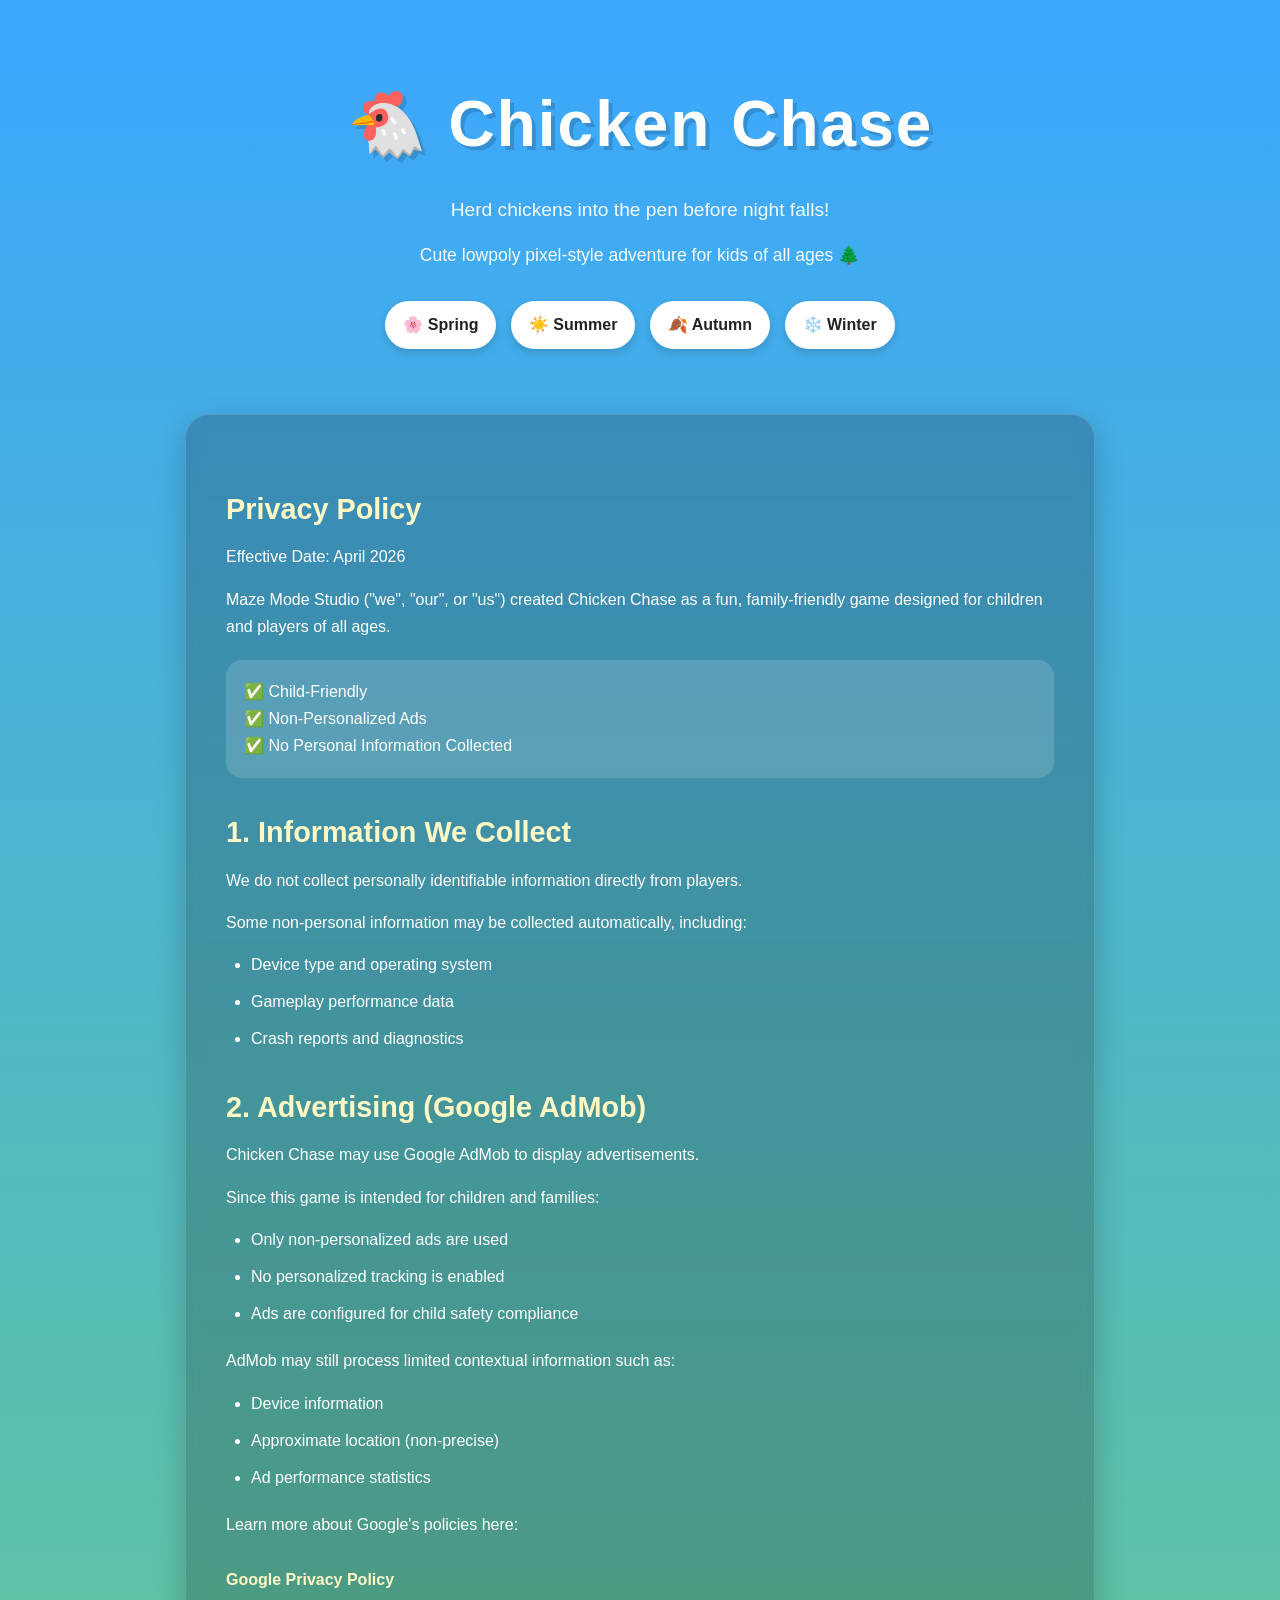
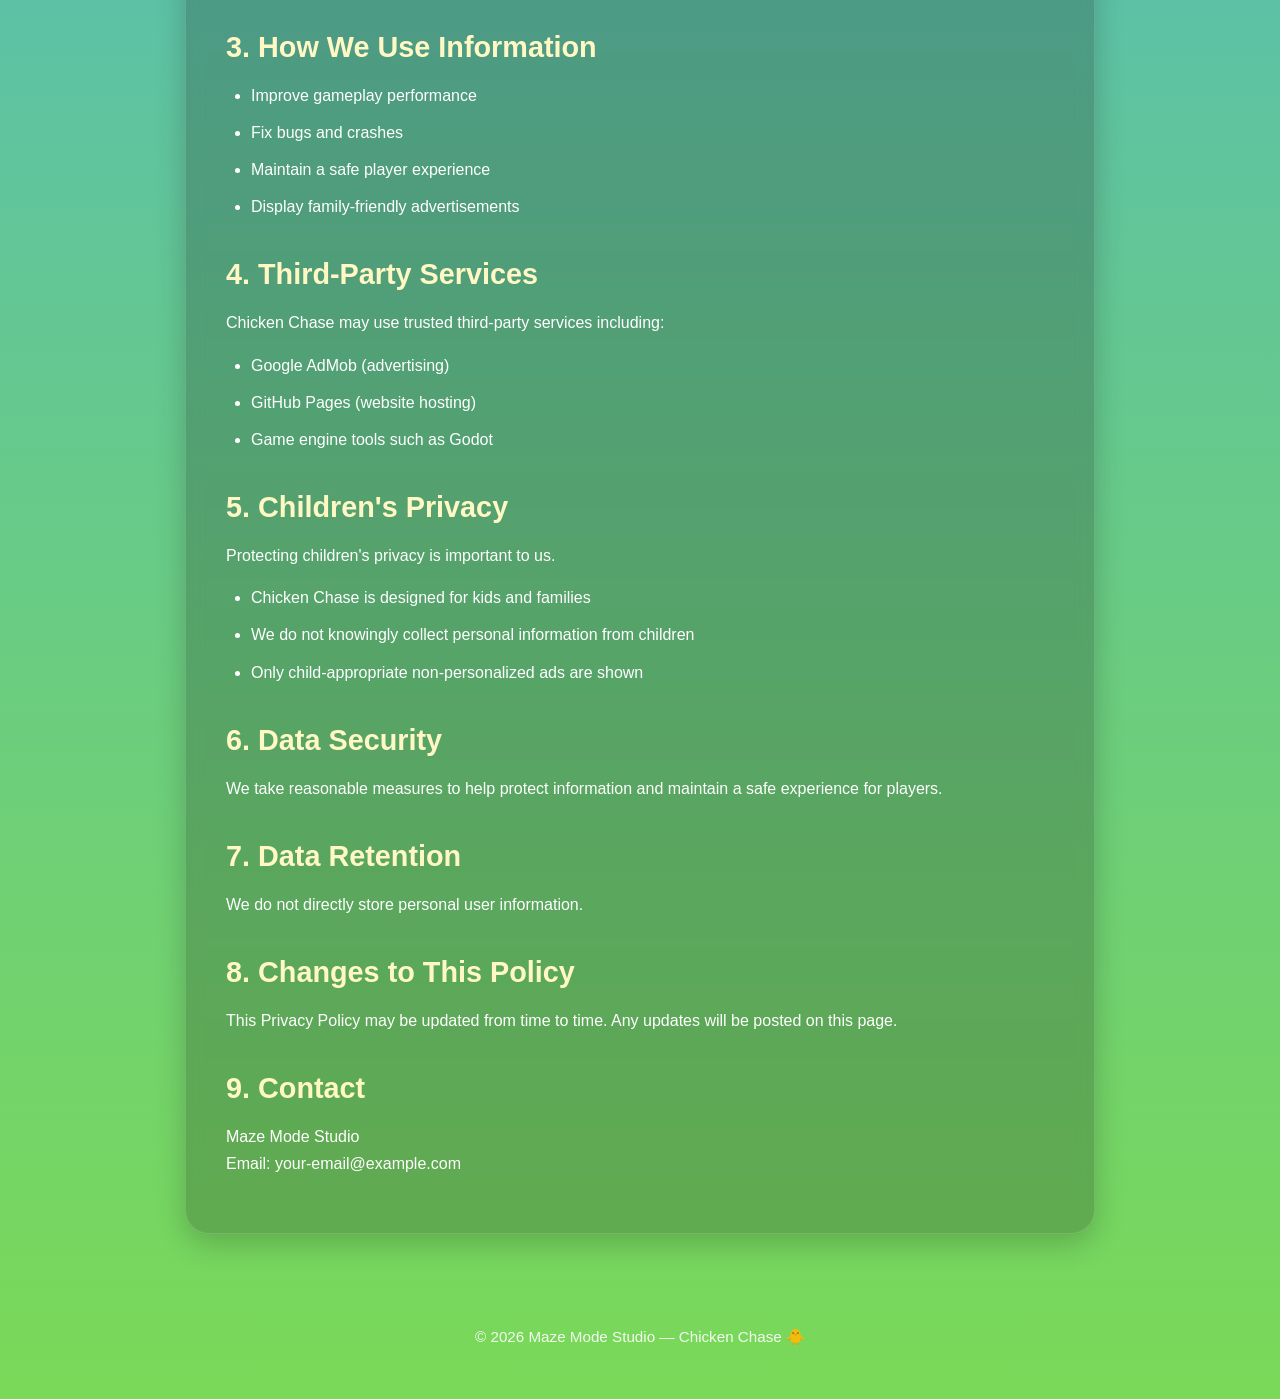
==== privacy-policy.html @ 1a30077e "Create privacy-policy.html" ====
<!DOCTYPE html>
<html lang="en">
<head>
  <meta charset="UTF-8" />
  <meta name="viewport" content="width=device-width, initial-scale=1.0"/>
  <title>Chicken Chase - Privacy Policy</title>

  <style>
    *{
      margin:0;
      padding:0;
      box-sizing:border-box;
    }

    body{
      font-family: Arial, Helvetica, sans-serif;
      background: linear-gradient(to bottom, #3ba7ff, #7ad957);
      color:#ffffff;
      line-height:1.7;
      overflow-x:hidden;
    }

    .hero{
      text-align:center;
      padding:70px 20px 40px;
    }

    .hero h1{
      font-size:4rem;
      font-weight:900;
      letter-spacing:2px;
      text-shadow:4px 4px 0px rgba(0,0,0,0.15);
    }

    .hero p{
      margin-top:15px;
      font-size:1.2rem;
      opacity:0.95;
    }

    .season-badges{
      margin-top:25px;
    }

    .badge{
      display:inline-block;
      background:#ffffff;
      color:#222;
      padding:10px 18px;
      border-radius:30px;
      margin:5px;
      font-weight:bold;
      box-shadow:0 4px 10px rgba(0,0,0,0.15);
    }

    .container{
      max-width:950px;
      margin:auto;
      padding:20px;
    }

    .card{
      background:rgba(20,20,20,0.22);
      backdrop-filter: blur(8px);
      border-radius:24px;
      padding:40px;
      margin-bottom:40px;
      box-shadow:0 10px 30px rgba(0,0,0,0.2);
      border:1px solid rgba(255,255,255,0.15);
    }

    h2{
      margin-top:30px;
      margin-bottom:10px;
      color:#fff8c5;
      font-size:1.8rem;
    }

    p{
      margin-bottom:15px;
    }

    ul{
      padding-left:25px;
      margin-bottom:20px;
    }

    li{
      margin-bottom:10px;
    }

    .highlight{
      background:rgba(255,255,255,0.15);
      padding:18px;
      border-radius:16px;
      margin:20px 0;
    }

    a{
      color:#fff8c5;
      font-weight:bold;
      text-decoration:none;
    }

    a:hover{
      text-decoration:underline;
    }

    .footer{
      text-align:center;
      padding:30px 20px 50px;
      font-size:0.95rem;
      opacity:0.9;
    }

    .cute{
      font-size:1.1rem;
      margin-top:10px;
      opacity:0.95;
    }

    @media(max-width:768px){

      .hero h1{
        font-size:2.8rem;
      }

      .card{
        padding:25px;
      }

    }
  </style>
</head>

<body>

  <section class="hero">
    <h1>🐔 Chicken Chase</h1>

    <p>
      Herd chickens into the pen before night falls!
    </p>

    <div class="cute">
      Cute lowpoly pixel-style adventure for kids of all ages 🌲
    </div>

    <div class="season-badges">
      <span class="badge">🌸 Spring</span>
      <span class="badge">☀️ Summer</span>
      <span class="badge">🍂 Autumn</span>
      <span class="badge">❄️ Winter</span>
    </div>
  </section>

  <div class="container">

    <div class="card">

      <h2>Privacy Policy</h2>

      <p>
        Effective Date: April 2026
      </p>

      <p>
        Maze Mode Studio ("we", "our", or "us") created Chicken Chase as a fun,
        family-friendly game designed for children and players of all ages.
      </p>

      <div class="highlight">
        ✅ Child-Friendly <br>
        ✅ Non-Personalized Ads <br>
        ✅ No Personal Information Collected
      </div>

      <h2>1. Information We Collect</h2>

      <p>
        We do not collect personally identifiable information directly from players.
      </p>

      <p>
        Some non-personal information may be collected automatically, including:
      </p>

      <ul>
        <li>Device type and operating system</li>
        <li>Gameplay performance data</li>
        <li>Crash reports and diagnostics</li>
      </ul>

      <h2>2. Advertising (Google AdMob)</h2>

      <p>
        Chicken Chase may use Google AdMob to display advertisements.
      </p>

      <p>
        Since this game is intended for children and families:
      </p>

      <ul>
        <li>Only non-personalized ads are used</li>
        <li>No personalized tracking is enabled</li>
        <li>Ads are configured for child safety compliance</li>
      </ul>

      <p>
        AdMob may still process limited contextual information such as:
      </p>

      <ul>
        <li>Device information</li>
        <li>Approximate location (non-precise)</li>
        <li>Ad performance statistics</li>
      </ul>

      <p>
        Learn more about Google's policies here:
        <br><br>

        <a href="https://policies.google.com/privacy" target="_blank">
          Google Privacy Policy
        </a>
      </p>

      <h2>3. How We Use Information</h2>

      <ul>
        <li>Improve gameplay performance</li>
        <li>Fix bugs and crashes</li>
        <li>Maintain a safe player experience</li>
        <li>Display family-friendly advertisements</li>
      </ul>

      <h2>4. Third-Party Services</h2>

      <p>
        Chicken Chase may use trusted third-party services including:
      </p>

      <ul>
        <li>Google AdMob (advertising)</li>
        <li>GitHub Pages (website hosting)</li>
        <li>Game engine tools such as Godot</li>
      </ul>

      <h2>5. Children's Privacy</h2>

      <p>
        Protecting children's privacy is important to us.
      </p>

      <ul>
        <li>Chicken Chase is designed for kids and families</li>
        <li>We do not knowingly collect personal information from children</li>
        <li>Only child-appropriate non-personalized ads are shown</li>
      </ul>

      <h2>6. Data Security</h2>

      <p>
        We take reasonable measures to help protect information and maintain
        a safe experience for players.
      </p>

      <h2>7. Data Retention</h2>

      <p>
        We do not directly store personal user information.
      </p>

      <h2>8. Changes to This Policy</h2>

      <p>
        This Privacy Policy may be updated from time to time.
        Any updates will be posted on this page.
      </p>

      <h2>9. Contact</h2>

      <p>
        Maze Mode Studio <br>
        Email: your-email@example.com
      </p>

    </div>

  </div>

  <div class="footer">
    © 2026 Maze Mode Studio — Chicken Chase 🐥
  </div>

</body>
</html>
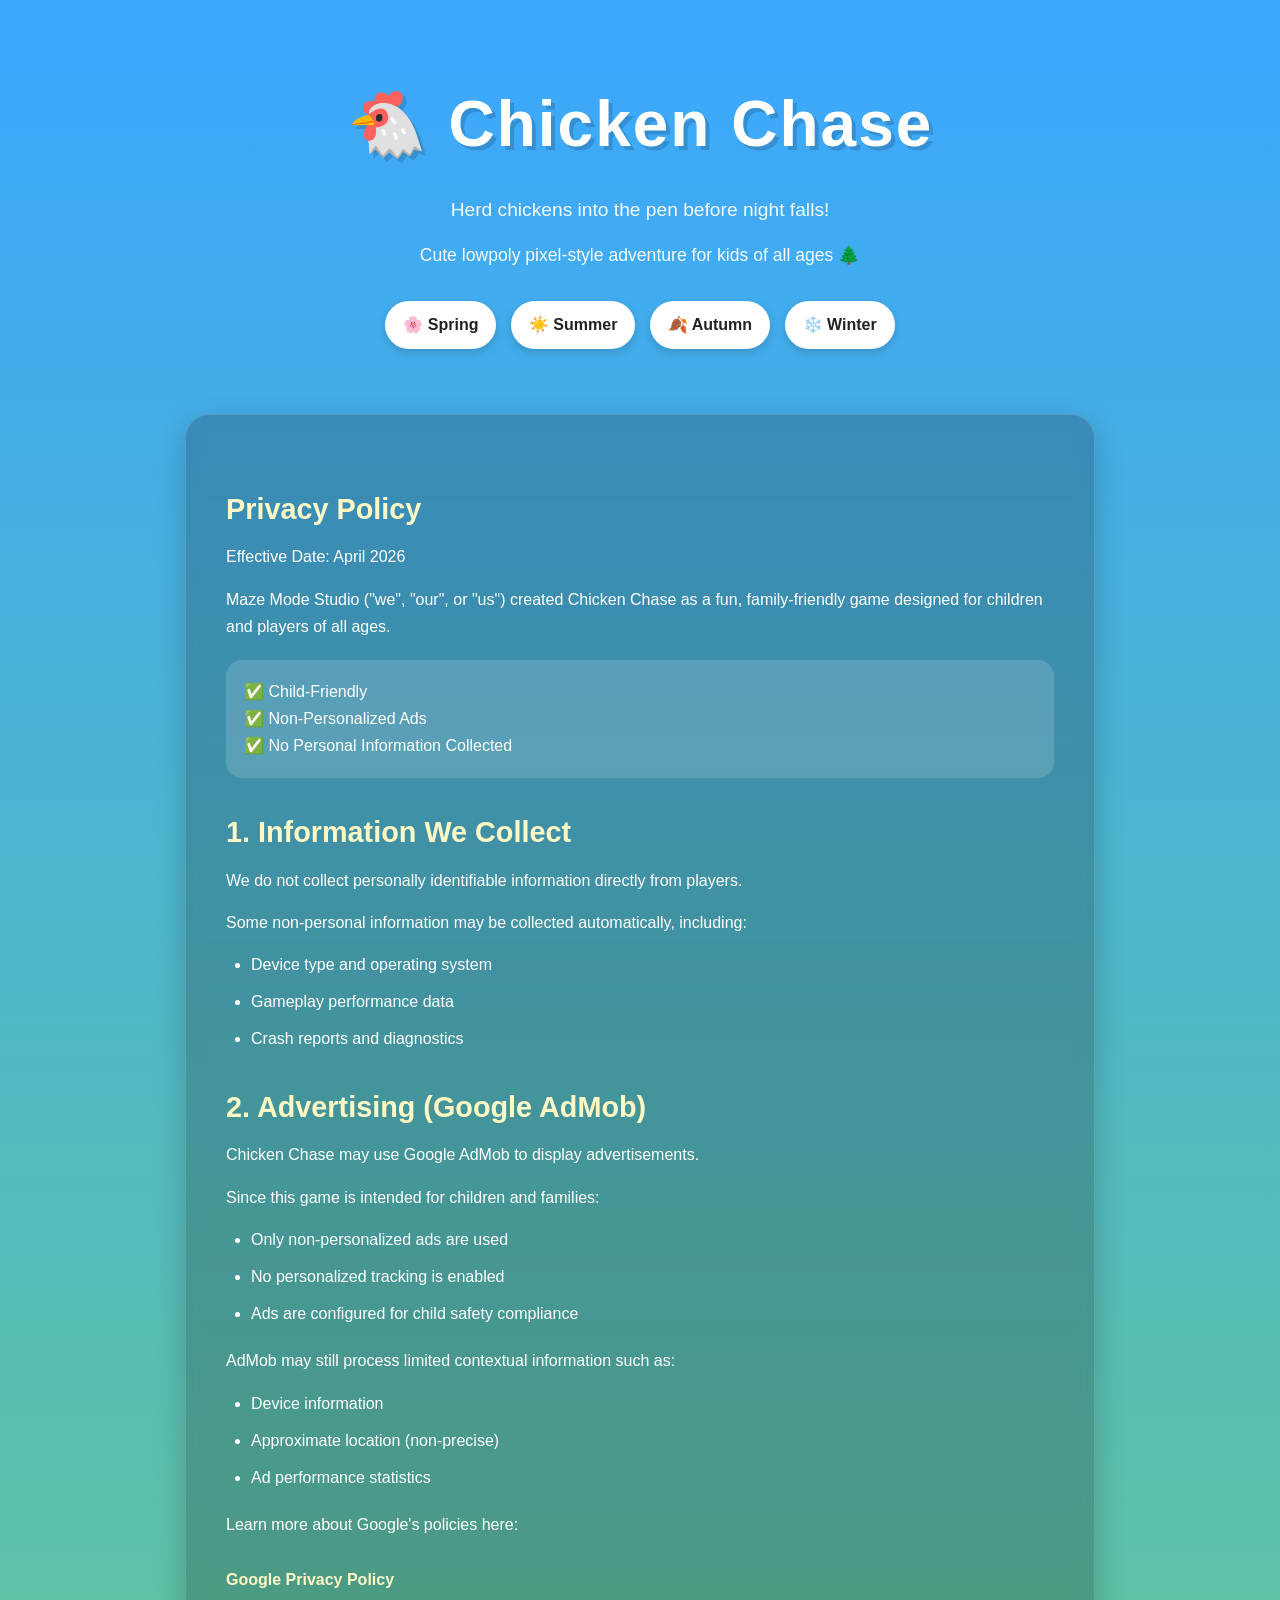
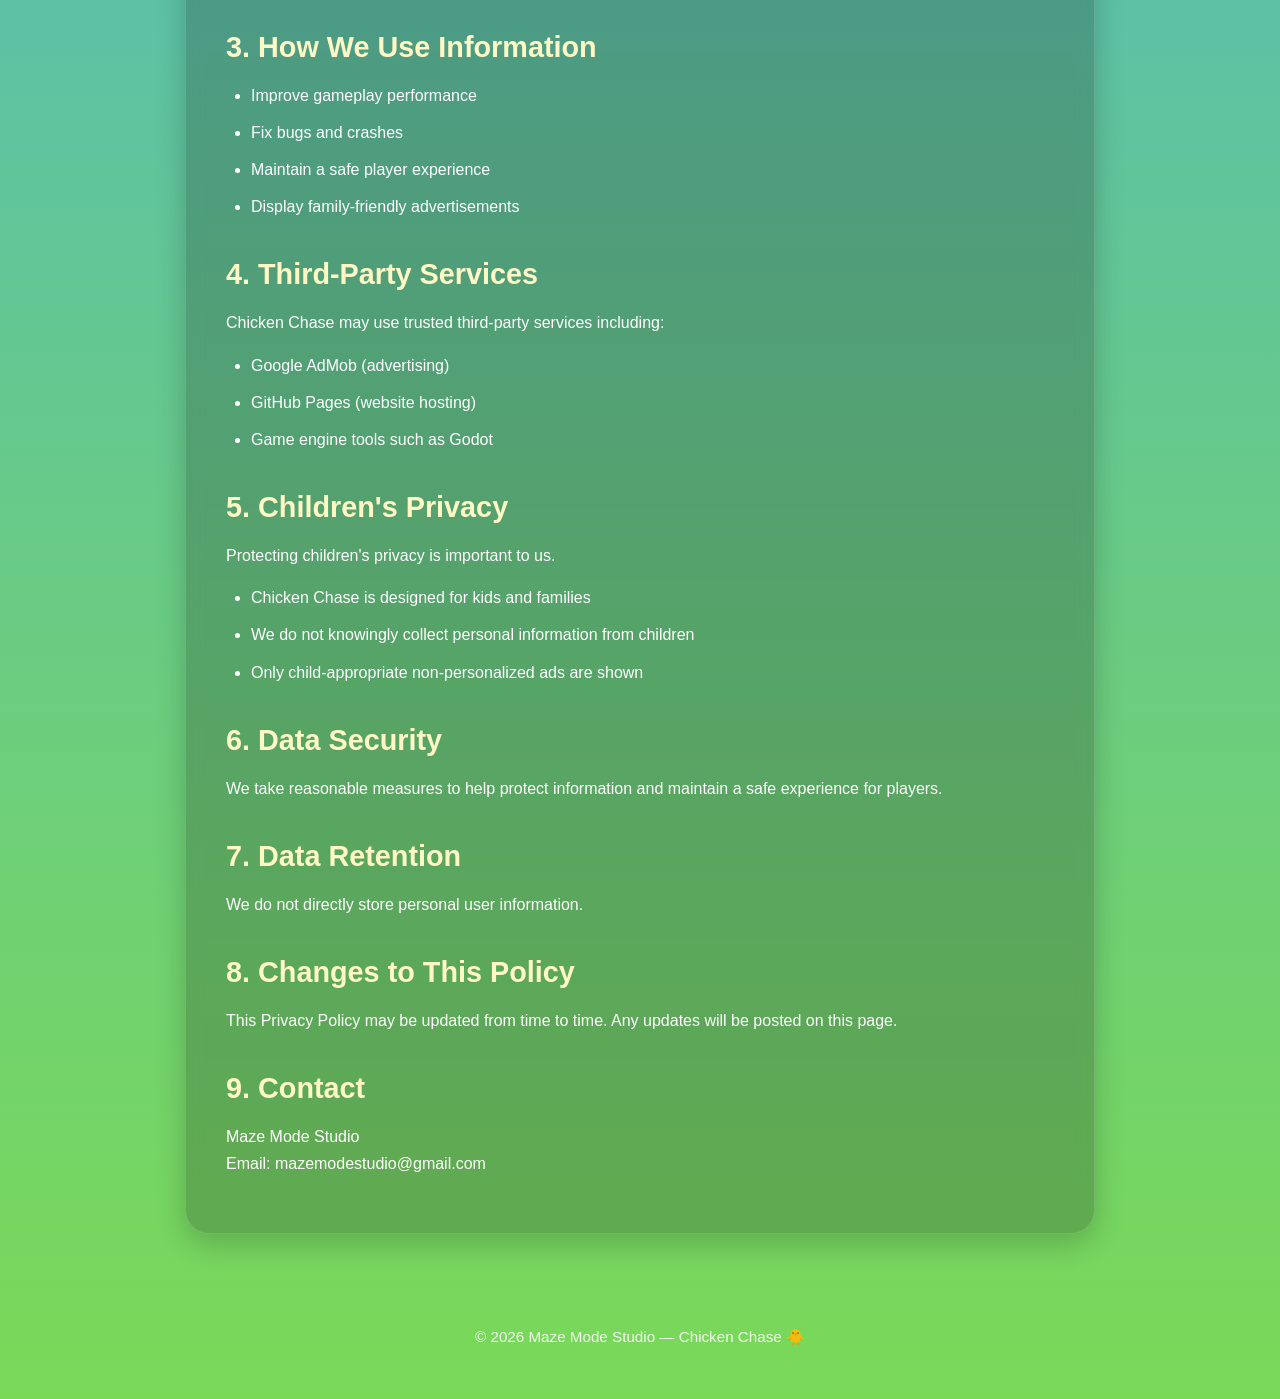
==== commit 392ef71c: "Update privacy-policy.html" ====
--- a/privacy-policy.html
+++ b/privacy-policy.html
@@ -283,7 +283,7 @@
 
       <p>
         Maze Mode Studio <br>
-        Email: your-email@example.com
+        Email: mazemodestudio@gmail.com
       </p>
 
     </div>
